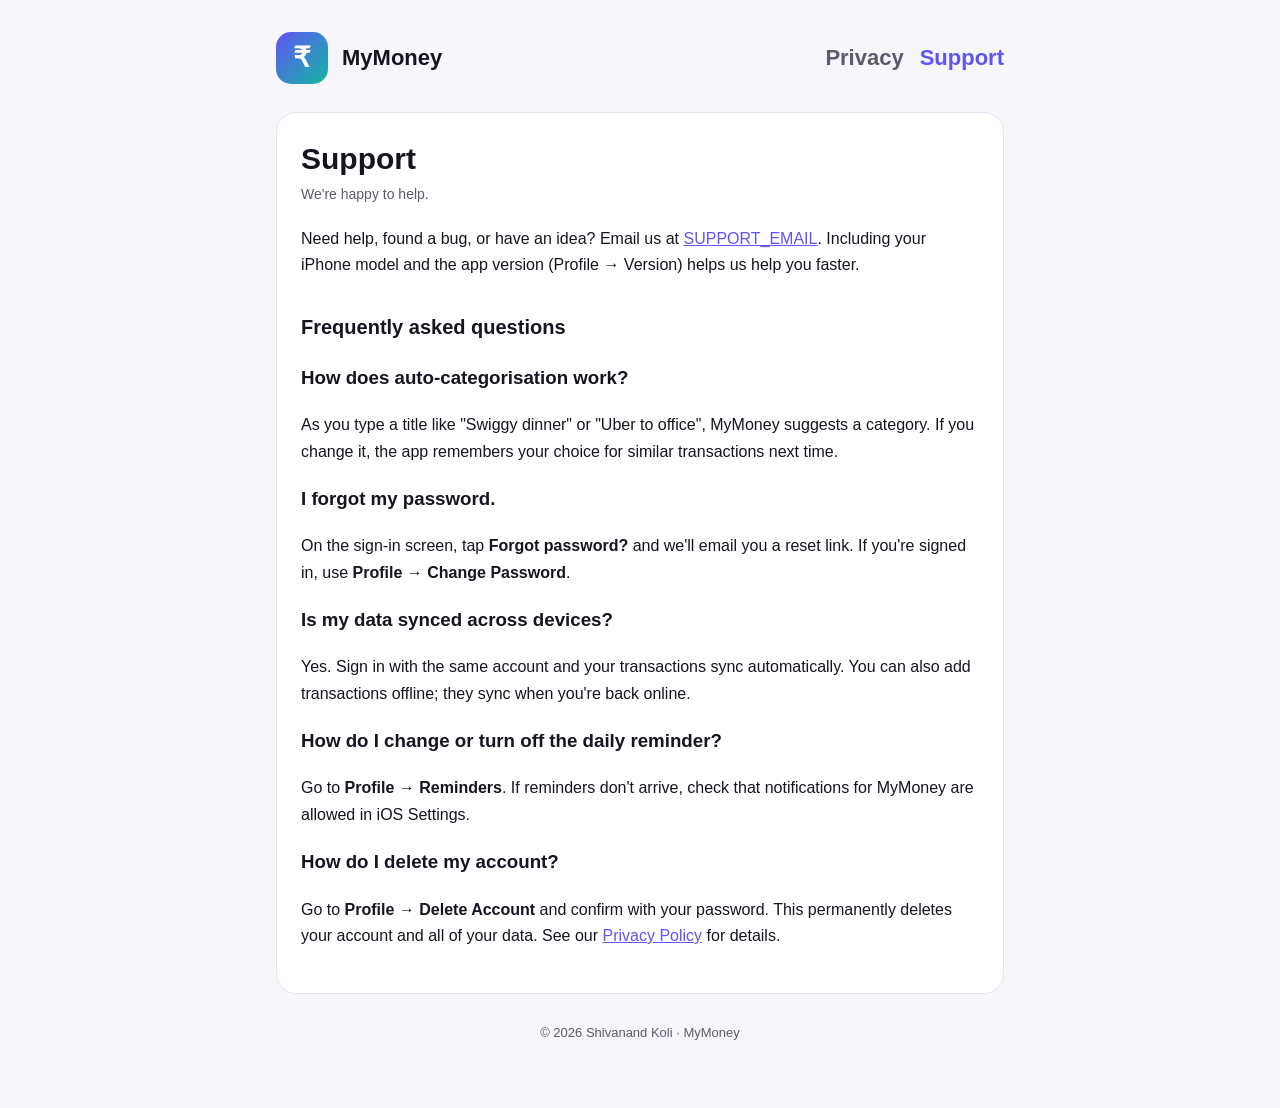
==== docs/support.html @ 223a3ea5 "Add privacy policy and support pages; link them from Profile - docs/ site for GitHub Pages: home, pr" ====
<!doctype html>
<html lang="en">
<head>
<meta charset="utf-8">
<meta name="viewport" content="width=device-width, initial-scale=1">
<title>MyMoney Support</title>
<meta name="description" content="Get help with MyMoney.">
<link rel="stylesheet" href="style.css">
</head>
<body>
<div class="wrap">
<header>
  <div class="logo" aria-hidden="true">₹</div>
  <a href="index.html">MyMoney</a>
  <nav>
    <a href="privacy.html">Privacy</a>
    <a href="support.html" aria-current="page">Support</a>
  </nav>
</header>
<main class="card">
  <h1>Support</h1>
  <p class="meta">We're happy to help.</p>
  <p>Need help, found a bug, or have an idea? Email us at <a href="mailto:SUPPORT_EMAIL">SUPPORT_EMAIL</a>. Including your iPhone model and the app version (Profile → Version) helps us help you faster.</p>

  <h2>Frequently asked questions</h2>

  <h3>How does auto-categorisation work?</h3>
  <p>As you type a title like "Swiggy dinner" or "Uber to office", MyMoney suggests a category. If you change it, the app remembers your choice for similar transactions next time.</p>

  <h3>I forgot my password.</h3>
  <p>On the sign-in screen, tap <strong>Forgot password?</strong> and we'll email you a reset link. If you're signed in, use <strong>Profile → Change Password</strong>.</p>

  <h3>Is my data synced across devices?</h3>
  <p>Yes. Sign in with the same account and your transactions sync automatically. You can also add transactions offline; they sync when you're back online.</p>

  <h3>How do I change or turn off the daily reminder?</h3>
  <p>Go to <strong>Profile → Reminders</strong>. If reminders don't arrive, check that notifications for MyMoney are allowed in iOS Settings.</p>

  <h3>How do I delete my account?</h3>
  <p>Go to <strong>Profile → Delete Account</strong> and confirm with your password. This permanently deletes your account and all of your data. See our <a href="privacy.html">Privacy Policy</a> for details.</p>
</main>
<footer>© 2026 Shivanand Koli · MyMoney</footer>
</div>
</body>
</html>
---- docs/style.css ----
:root {
  --bg: #f6f6fb; --card: #ffffff; --text: #16151f; --muted: #5c5b6b;
  --line: #e4e3ef; --brand: #6154f5; --brand2: #12b8a3;
}
@media (prefers-color-scheme: dark) {
  :root { --bg: #0f0f14; --card: #1a1a22; --text: #f1f0f7; --muted: #a3a2b3; --line: #2c2b38; --brand: #8b80ff; }
}
* { box-sizing: border-box; }
body {
  margin: 0; background: var(--bg); color: var(--text);
  font: 16px/1.65 -apple-system, BlinkMacSystemFont, "Segoe UI", Roboto, sans-serif;
}
.wrap { max-width: 760px; margin: 0 auto; padding: 32px 16px 64px; }
header { display: flex; align-items: center; gap: 14px; margin-bottom: 28px; }
.logo {
  width: 52px; height: 52px; border-radius: 15px; flex: none;
  background: linear-gradient(135deg, var(--brand), var(--brand2));
  color: #fff; font-size: 28px; font-weight: 700; display: grid; place-items: center;
}
header a { color: inherit; text-decoration: none; font-size: 22px; font-weight: 700; }
nav { margin-left: auto; display: flex; gap: 16px; font-size: 15px; }
nav a { color: var(--muted); text-decoration: none; }
nav a:hover, nav a[aria-current] { color: var(--brand); }
.card { background: var(--card); border: 1px solid var(--line); border-radius: 20px; padding: 28px 24px; }
h1 { font-size: 30px; line-height: 1.2; margin: 0 0 6px; }
h2 { font-size: 20px; margin: 32px 0 8px; }
.meta { color: var(--muted); margin: 0 0 20px; font-size: 14px; }
a { color: var(--brand); }
ul { padding-left: 22px; }
li { margin: 4px 0; }
table { width: 100%; border-collapse: collapse; font-size: 15px; margin: 8px 0; }
th, td { text-align: left; padding: 10px 8px; border-bottom: 1px solid var(--line); vertical-align: top; }
th { color: var(--muted); font-weight: 600; }
.highlight { background: color-mix(in srgb, var(--brand) 10%, transparent); border-radius: 14px; padding: 14px 16px; }
footer { color: var(--muted); font-size: 13px; text-align: center; margin-top: 28px; }
@media (max-width: 520px) {
  header { gap: 10px; }
  .logo { width: 40px; height: 40px; border-radius: 12px; font-size: 22px; }
  header a { font-size: 19px; }
  nav { gap: 12px; font-size: 14px; }
  nav a { font-size: 14px; font-weight: 500; }
  h1 { font-size: 26px; }
  .card { padding: 22px 16px; }
  /* Stack the data table into cards on phones */
  table, tbody, tr, td { display: block; width: 100%; }
  tr:first-child { display: none; }
  tr { border-bottom: 1px solid var(--line); padding: 10px 0; }
  td { border: 0; padding: 2px 0; }
  td:first-child { font-weight: 600; }
  td:last-child { color: var(--muted); font-size: 14px; }
  td:last-child::before { content: "Stored: "; }
}
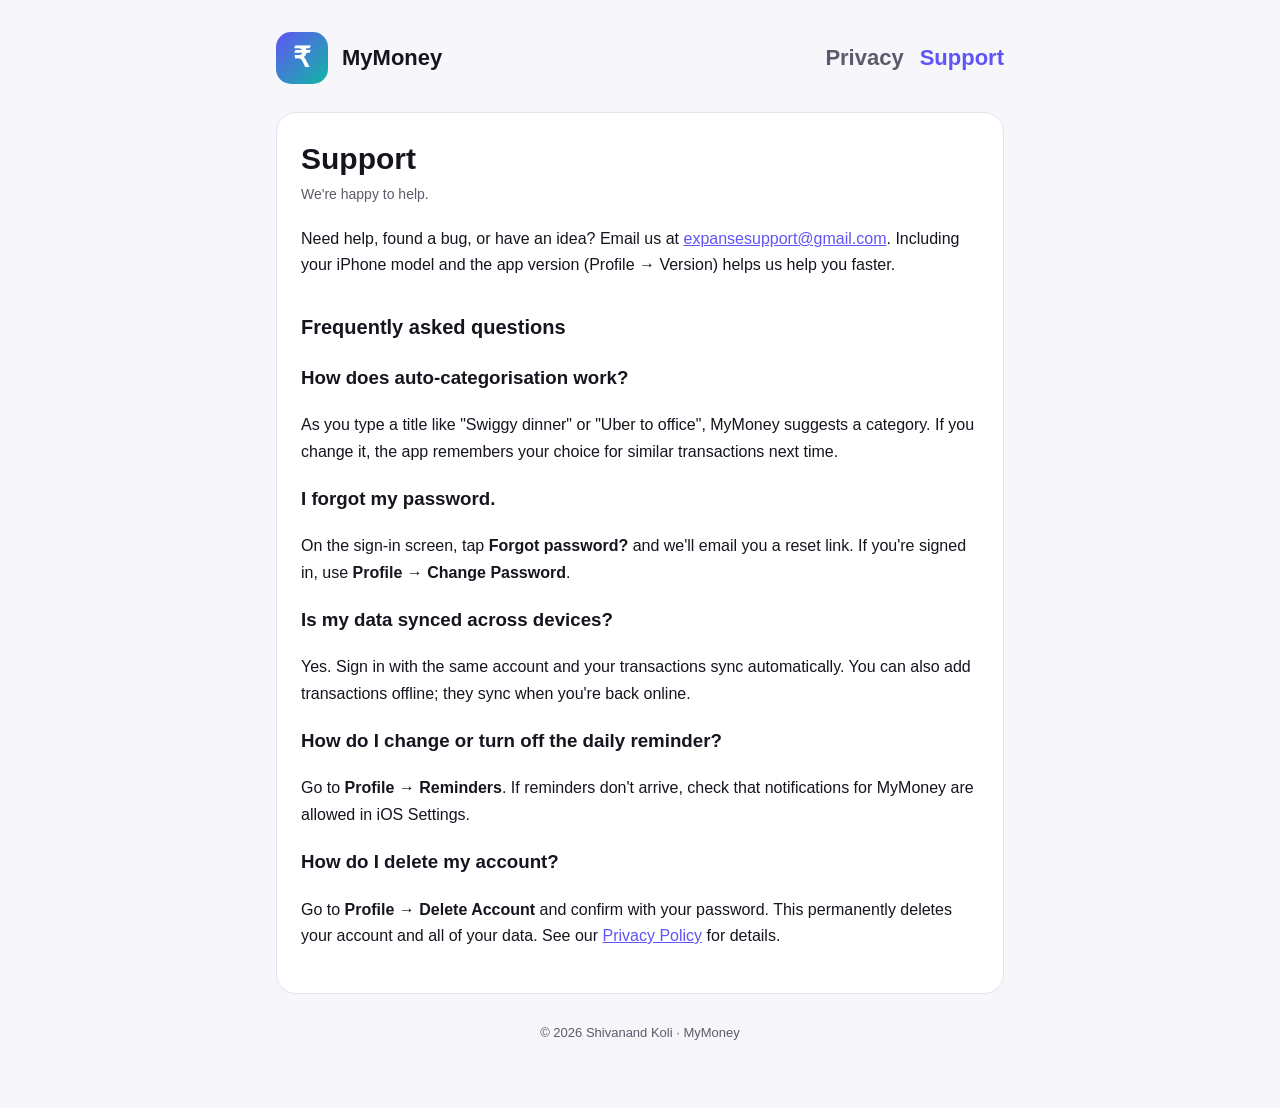
==== commit 4f750f55: "Add support email to privacy policy, support page and Profile" ====
--- a/docs/support.html
+++ b/docs/support.html
@@ -20,7 +20,7 @@
 <main class="card">
   <h1>Support</h1>
   <p class="meta">We're happy to help.</p>
-  <p>Need help, found a bug, or have an idea? Email us at <a href="mailto:SUPPORT_EMAIL">SUPPORT_EMAIL</a>. Including your iPhone model and the app version (Profile → Version) helps us help you faster.</p>
+  <p>Need help, found a bug, or have an idea? Email us at <a href="mailto:expansesupport@gmail.com">expansesupport@gmail.com</a>. Including your iPhone model and the app version (Profile → Version) helps us help you faster.</p>
 
   <h2>Frequently asked questions</h2>
 
